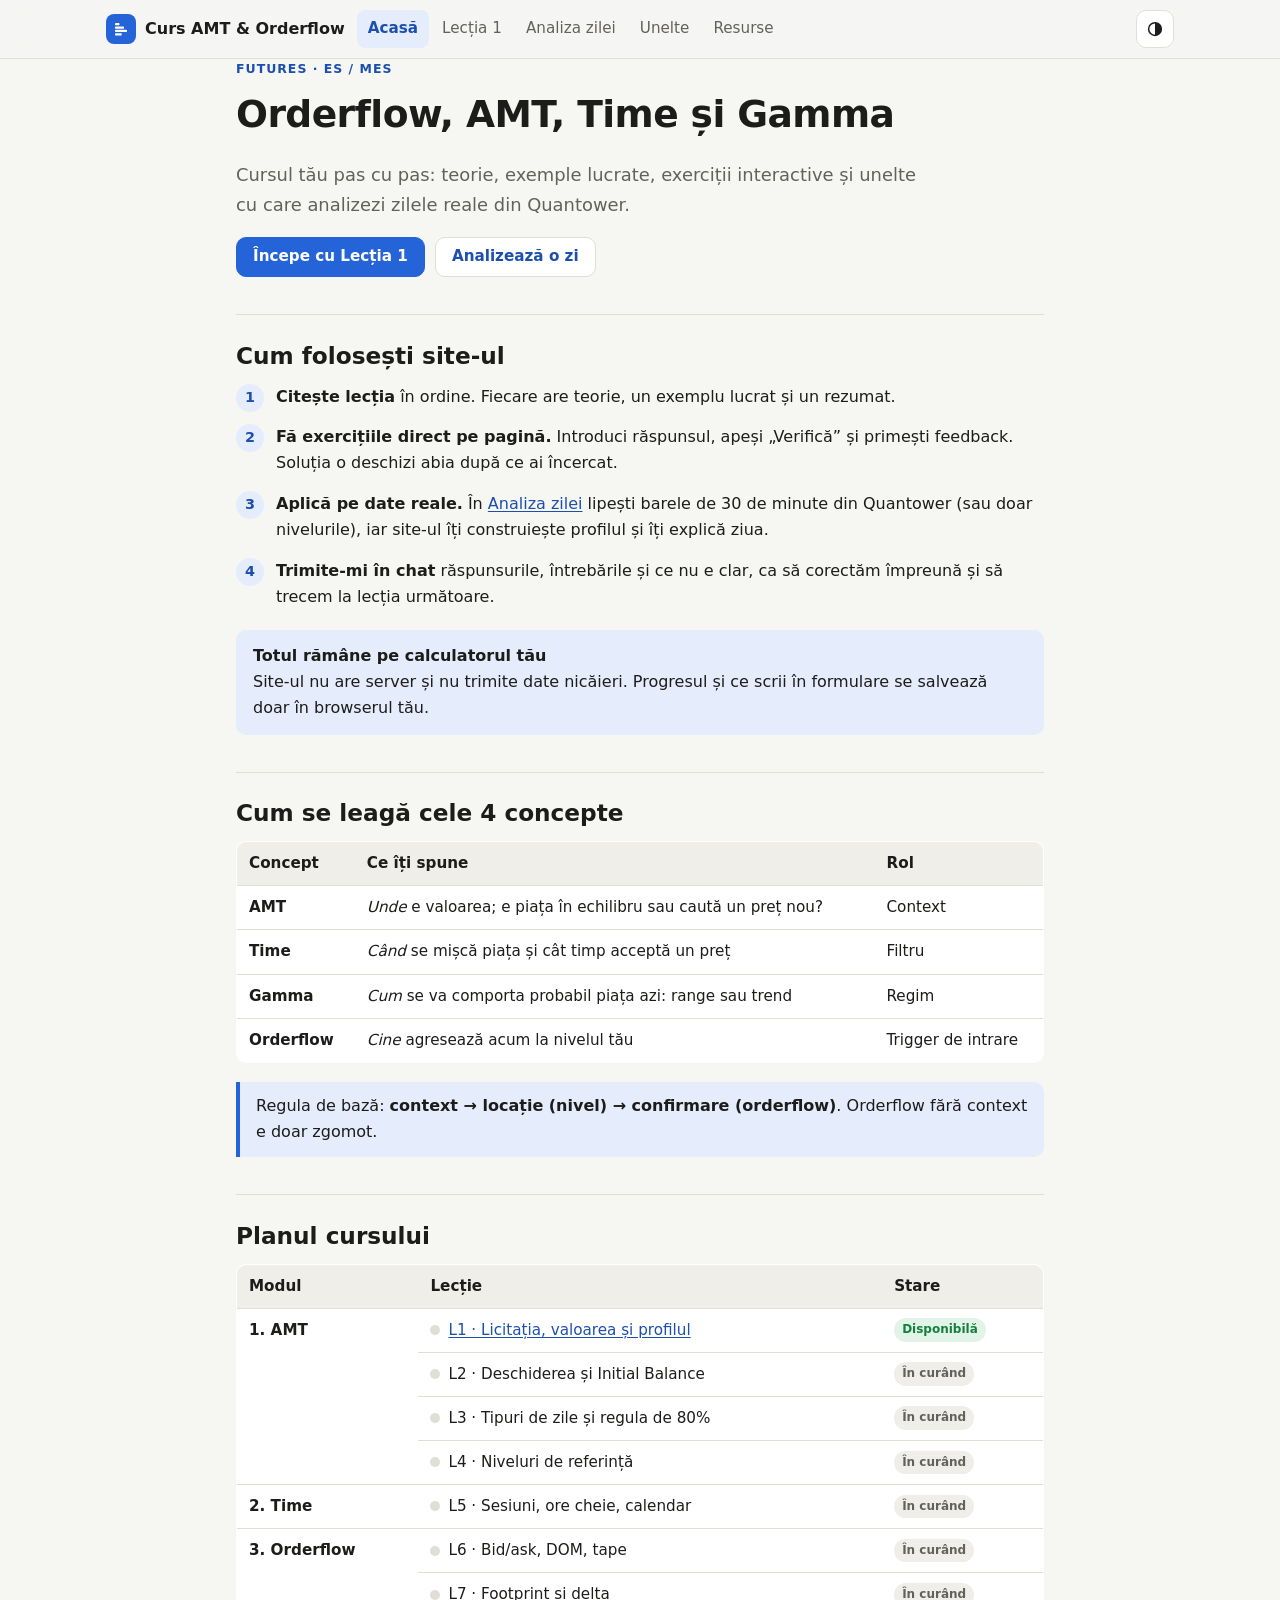
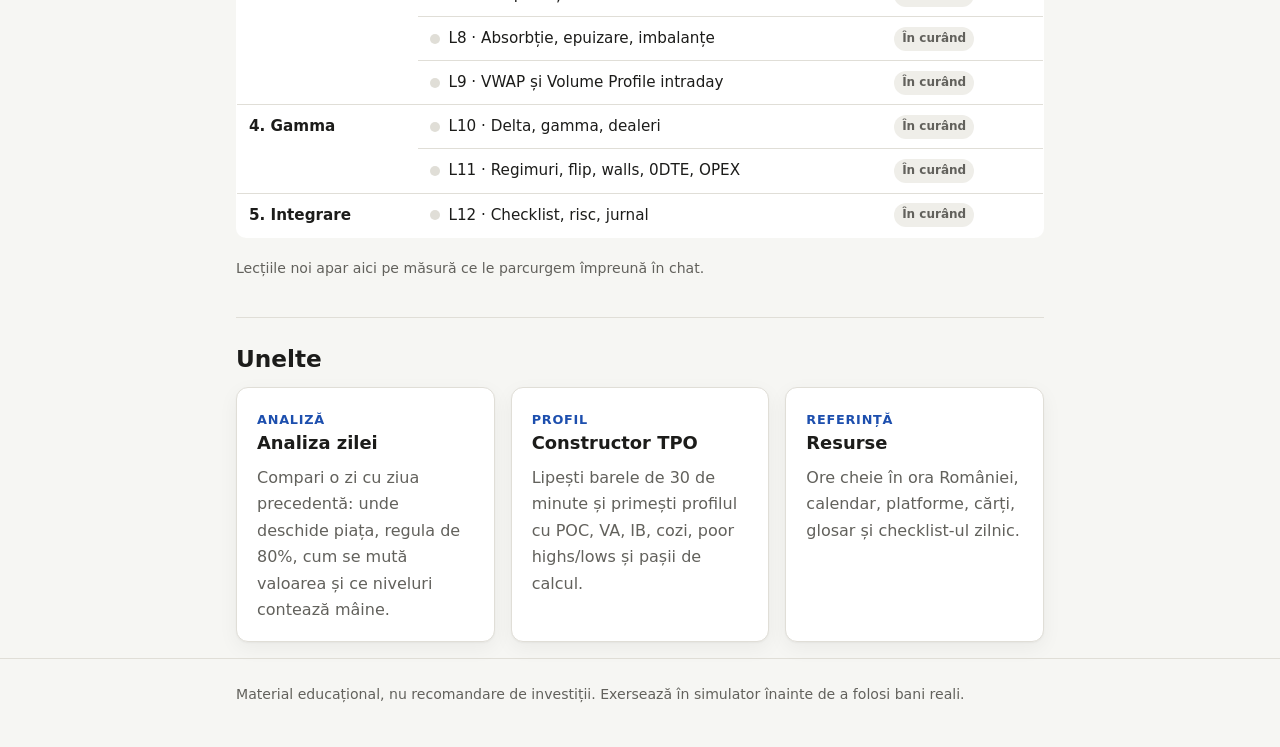
==== curs-trading/index.html @ a63058ac "Add local course site: AMT & orderflow lessons and TPO tools Static site (no dependencies, works off" ====
<!doctype html>
<html lang="ro">
<head>
  <meta charset="utf-8">
  <meta name="viewport" content="width=device-width, initial-scale=1">
  <title>Curs AMT & Orderflow</title>
  <meta name="description" content="Curs pas cu pas de Auction Market Theory, orderflow, timp și gamma pentru futures (ES/MES), cu exerciții interactive și unelte de analiză.">
  <link rel="icon" href="data:image/svg+xml,%3Csvg xmlns='http://www.w3.org/2000/svg' viewBox='0 0 24 24'%3E%3Crect width='24' height='24' rx='6' fill='%232563d9'/%3E%3Crect x='5' y='5' width='6' height='2.6' rx='1' fill='white'/%3E%3Crect x='5' y='9' width='11' height='2.6' rx='1' fill='white'/%3E%3Crect x='5' y='13' width='14' height='2.6' rx='1' fill='white'/%3E%3Crect x='5' y='17' width='8' height='2.6' rx='1' fill='white'/%3E%3C/svg%3E">
  <link rel="stylesheet" href="assets/style.css">
  <script src="assets/tpo.js"></script>
  <script src="assets/ui.js"></script>
</head>
<body>
  <header class="site-header">
    <div class="wrap header-inner">
      <a class="brand" href="index.html"><span class="brand-mark"><svg viewBox="0 0 24 24" fill="currentColor" aria-hidden="true"><rect x="4" y="4" width="6" height="3" rx="1"/><rect x="4" y="8.5" width="12" height="3" rx="1"/><rect x="4" y="13" width="16" height="3" rx="1"/><rect x="4" y="17.5" width="9" height="3" rx="1"/></svg></span>Curs AMT & Orderflow</a>
      <nav class="nav" aria-label="Navigare principală">
        <a href="index.html">Acasă</a>
        <a href="lectia-1.html">Lecția 1</a>
        <a href="analiza-zilei.html">Analiza zilei</a>
        <a href="unelte.html">Unelte</a>
        <a href="resurse.html">Resurse</a>
      </nav>
      <button class="theme-toggle" type="button" data-theme-toggle aria-label="Schimbă tema (luminos / întunecat)"><svg viewBox="0 0 24 24" aria-hidden="true"><circle cx="12" cy="12" r="8.5" fill="none" stroke="currentColor" stroke-width="2"/><path d="M12 3.5a8.5 8.5 0 0 1 0 17z" fill="currentColor"/></svg></button>
    </div>
  </header>

  <main class="wrap wrap-narrow">
    <p class="eyebrow">Futures · ES / MES</p>
    <h1>Orderflow, AMT, Time și Gamma</h1>
    <p class="lead">Cursul tău pas cu pas: teorie, exemple lucrate, exerciții interactive și unelte cu care analizezi zilele reale din Quantower.</p>
    <div class="btn-row">
      <a class="btn" href="lectia-1.html">Începe cu Lecția 1</a>
      <a class="btn btn-secondary" href="analiza-zilei.html">Analizează o zi</a>
    </div>

    <h2>Cum folosești site-ul</h2>
    <ol class="steps-list">
      <li><b>Citește lecția</b> în ordine. Fiecare are teorie, un exemplu lucrat și un rezumat.</li>
      <li><b>Fă exercițiile direct pe pagină.</b> Introduci răspunsul, apeși „Verifică” și primești feedback. Soluția o deschizi abia după ce ai încercat.</li>
      <li><b>Aplică pe date reale.</b> În <a href="analiza-zilei.html">Analiza zilei</a> lipești barele de 30 de minute din Quantower (sau doar nivelurile), iar site-ul îți construiește profilul și îți explică ziua.</li>
      <li><b>Trimite-mi în chat</b> răspunsurile, întrebările și ce nu e clar, ca să corectăm împreună și să trecem la lecția următoare.</li>
    </ol>
    <div class="callout callout-info">
      <span class="callout-title">Totul rămâne pe calculatorul tău</span>
      Site-ul nu are server și nu trimite date nicăieri. Progresul și ce scrii în formulare se salvează doar în browserul tău.
    </div>

    <h2>Cum se leagă cele 4 concepte</h2>
    <div class="table-wrap">
      <table>
        <thead><tr><th>Concept</th><th>Ce îți spune</th><th>Rol</th></tr></thead>
        <tbody>
          <tr><td><b>AMT</b></td><td><i>Unde</i> e valoarea; e piața în echilibru sau caută un preț nou?</td><td>Context</td></tr>
          <tr><td><b>Time</b></td><td><i>Când</i> se mișcă piața și cât timp acceptă un preț</td><td>Filtru</td></tr>
          <tr><td><b>Gamma</b></td><td><i>Cum</i> se va comporta probabil piața azi: range sau trend</td><td>Regim</td></tr>
          <tr><td><b>Orderflow</b></td><td><i>Cine</i> agresează acum la nivelul tău</td><td>Trigger de intrare</td></tr>
        </tbody>
      </table>
    </div>
    <blockquote><p>Regula de bază: <b>context → locație (nivel) → confirmare (orderflow)</b>. Orderflow fără context e doar zgomot.</p></blockquote>

    <h2>Planul cursului</h2>
    <div class="table-wrap">
      <table>
        <thead><tr><th>Modul</th><th>Lecție</th><th>Stare</th></tr></thead>
        <tbody>
          <tr data-progress-for="l1"><td rowspan="4"><b>1. AMT</b></td><td><span class="progress-dot"></span><a href="lectia-1.html">L1 · Licitația, valoarea și profilul</a></td><td><span class="badge badge-ok">Disponibilă</span></td></tr>
          <tr><td><span class="progress-dot"></span>L2 · Deschiderea și Initial Balance</td><td><span class="badge badge-soon">În curând</span></td></tr>
          <tr><td><span class="progress-dot"></span>L3 · Tipuri de zile și regula de 80%</td><td><span class="badge badge-soon">În curând</span></td></tr>
          <tr><td><span class="progress-dot"></span>L4 · Niveluri de referință</td><td><span class="badge badge-soon">În curând</span></td></tr>
          <tr><td><b>2. Time</b></td><td><span class="progress-dot"></span>L5 · Sesiuni, ore cheie, calendar</td><td><span class="badge badge-soon">În curând</span></td></tr>
          <tr><td rowspan="4"><b>3. Orderflow</b></td><td><span class="progress-dot"></span>L6 · Bid/ask, DOM, tape</td><td><span class="badge badge-soon">În curând</span></td></tr>
          <tr><td><span class="progress-dot"></span>L7 · Footprint și delta</td><td><span class="badge badge-soon">În curând</span></td></tr>
          <tr><td><span class="progress-dot"></span>L8 · Absorbție, epuizare, imbalanțe</td><td><span class="badge badge-soon">În curând</span></td></tr>
          <tr><td><span class="progress-dot"></span>L9 · VWAP și Volume Profile intraday</td><td><span class="badge badge-soon">În curând</span></td></tr>
          <tr><td rowspan="2"><b>4. Gamma</b></td><td><span class="progress-dot"></span>L10 · Delta, gamma, dealeri</td><td><span class="badge badge-soon">În curând</span></td></tr>
          <tr><td><span class="progress-dot"></span>L11 · Regimuri, flip, walls, 0DTE, OPEX</td><td><span class="badge badge-soon">În curând</span></td></tr>
          <tr><td><b>5. Integrare</b></td><td><span class="progress-dot"></span>L12 · Checklist, risc, jurnal</td><td><span class="badge badge-soon">În curând</span></td></tr>
        </tbody>
      </table>
    </div>
    <p class="muted small">Lecțiile noi apar aici pe măsură ce le parcurgem împreună în chat.</p>

    <h2>Unelte</h2>
    <div class="grid">
      <a class="card" href="analiza-zilei.html">
        <span class="card-kicker">Analiză</span>
        <h3>Analiza zilei</h3>
        <p class="muted">Compari o zi cu ziua precedentă: unde deschide piața, regula de 80%, cum se mută valoarea și ce niveluri contează mâine.</p>
      </a>
      <a class="card" href="unelte.html#tpo">
        <span class="card-kicker">Profil</span>
        <h3>Constructor TPO</h3>
        <p class="muted">Lipești barele de 30 de minute și primești profilul cu POC, VA, IB, cozi, poor highs/lows și pașii de calcul.</p>
      </a>
      <a class="card" href="resurse.html">
        <span class="card-kicker">Referință</span>
        <h3>Resurse</h3>
        <p class="muted">Ore cheie în ora României, calendar, platforme, cărți, glosar și checklist-ul zilnic.</p>
      </a>
    </div>
  </main>

  <footer class="site-footer">
    <div class="wrap wrap-narrow">Material educațional, nu recomandare de investiții. Exersează în simulator înainte de a folosi bani reali.</div>
  </footer>
</body>
</html>
---- curs-trading/assets/style.css ----
/* Curs AMT & Orderflow: stiluri comune */

:root {
  --bg: #f6f6f3;
  --surface: #ffffff;
  --surface-2: #efeee9;
  --text: #1c1c1a;
  --muted: #62615c;
  --border: #e0ded7;
  --accent: #2563d9;
  --accent-soft: #e5edfc;
  --accent-text: #1d4fae;
  --on-accent: #ffffff;
  --va: #fbefcf;
  --va-strong: #f2d389;
  --poc: #c2410c;
  --poc-soft: #fde3d3;
  --ib: #2563d9;
  --on: #7c3aed;
  --good: #15803d;
  --good-soft: #e2f3e8;
  --bad: #b42318;
  --bad-soft: #fce7e5;
  --warn: #8a5a00;
  --warn-soft: #fff2d1;
  --tail: #7c3aed;
  --tail-soft: #efe7fd;
  --radius: 12px;
  --shadow: 0 1px 2px rgba(20, 20, 15, 0.04), 0 6px 20px rgba(20, 20, 15, 0.05);
  --font: system-ui, -apple-system, "Segoe UI", Roboto, "Helvetica Neue", Arial, sans-serif;
  --mono: ui-monospace, SFMono-Regular, Menlo, Consolas, "Liberation Mono", monospace;
  color-scheme: light;
}

@media (prefers-color-scheme: dark) {
  :root:not([data-theme="light"]) {
    --bg: #111214;
    --surface: #1a1b1f;
    --surface-2: #24252a;
    --text: #ebeae6;
    --muted: #a09f99;
    --border: #2f3036;
    --accent: #78a6ff;
    --accent-soft: #1b2944;
    --accent-text: #a8c5ff;
    --on-accent: #0d1626;
    --va: #362e1b;
    --va-strong: #5e4d22;
    --poc: #ff9a62;
    --poc-soft: #4a2716;
    --ib: #78a6ff;
    --on: #b79cff;
    --good: #4ccb8a;
    --good-soft: #13301f;
    --bad: #ff7b6e;
    --bad-soft: #3d1a17;
    --warn: #e8b84a;
    --warn-soft: #3a2e12;
    --tail: #b79cff;
    --tail-soft: #2c2142;
    --shadow: 0 1px 2px rgba(0, 0, 0, 0.3), 0 6px 20px rgba(0, 0, 0, 0.25);
    color-scheme: dark;
  }
}

:root[data-theme="dark"] {
  --bg: #111214;
  --surface: #1a1b1f;
  --surface-2: #24252a;
  --text: #ebeae6;
  --muted: #a09f99;
  --border: #2f3036;
  --accent: #78a6ff;
  --accent-soft: #1b2944;
  --accent-text: #a8c5ff;
  --on-accent: #0d1626;
  --va: #362e1b;
  --va-strong: #5e4d22;
  --poc: #ff9a62;
  --poc-soft: #4a2716;
  --ib: #78a6ff;
  --on: #b79cff;
  --good: #4ccb8a;
  --good-soft: #13301f;
  --bad: #ff7b6e;
  --bad-soft: #3d1a17;
  --warn: #e8b84a;
  --warn-soft: #3a2e12;
  --tail: #b79cff;
  --tail-soft: #2c2142;
  --shadow: 0 1px 2px rgba(0, 0, 0, 0.3), 0 6px 20px rgba(0, 0, 0, 0.25);
  color-scheme: dark;
}

/* ---------- Bază ---------- */

*, *::before, *::after { box-sizing: border-box; }
html { -webkit-text-size-adjust: 100%; scroll-padding-top: 80px; }
body {
  margin: 0;
  background: var(--bg);
  color: var(--text);
  font: 16px/1.65 var(--font);
}
a { color: var(--accent-text); text-underline-offset: 2px; }
h1, h2, h3, h4 { line-height: 1.25; margin: 1.6em 0 0.6em; }
h1 { font-size: clamp(1.7rem, 4.5vw, 2.35rem); margin-top: 0.3em; letter-spacing: -0.015em; }
h2 { font-size: 1.45rem; padding-top: 1.1em; border-top: 1px solid var(--border); }
h3 { font-size: 1.12rem; }
p, ul, ol, dl { margin: 0 0 1em; }
ul, ol { padding-left: 1.4em; }
li { margin: 0.3em 0; }
code, kbd { font-family: var(--mono); font-size: 0.9em; background: var(--surface-2); padding: 0.1em 0.35em; border-radius: 5px; }
pre { font-family: var(--mono); font-size: 0.88rem; background: var(--surface-2); padding: 12px 14px; border-radius: 8px; overflow-x: auto; line-height: 1.45; }
blockquote {
  margin: 1.2em 0;
  padding: 0.7em 1em;
  border-left: 4px solid var(--accent);
  background: var(--accent-soft);
  border-radius: 0 10px 10px 0;
  font-weight: 500;
}
blockquote p:last-child { margin-bottom: 0; }
hr { border: 0; border-top: 1px solid var(--border); margin: 2em 0; }
.muted { color: var(--muted); }
.small { font-size: 0.88rem; }
.lead { font-size: 1.12rem; color: var(--muted); max-width: 62ch; }
.eyebrow { text-transform: uppercase; letter-spacing: 0.08em; font-size: 0.78rem; font-weight: 700; color: var(--accent-text); margin: 0; }
.nowrap { white-space: nowrap; }

.wrap { width: 100%; max-width: 1100px; margin: 0 auto; padding: 0 16px; }
.wrap-narrow { max-width: 840px; }

/* ---------- Antet și navigare ---------- */

.site-header {
  position: sticky;
  top: 0;
  z-index: 20;
  background: var(--bg);
  background: color-mix(in srgb, var(--bg) 90%, transparent);
  backdrop-filter: saturate(1.2) blur(8px);
  border-bottom: 1px solid var(--border);
}
.header-inner { display: flex; align-items: center; gap: 12px; min-height: 58px; }
.brand { display: flex; align-items: center; gap: 9px; font-weight: 700; color: var(--text); text-decoration: none; white-space: nowrap; }
.brand-mark {
  display: inline-grid;
  place-items: center;
  width: 30px;
  height: 30px;
  border-radius: 8px;
  background: var(--accent);
  color: var(--on-accent);
}
.brand-mark svg { width: 18px; height: 18px; }
.nav { display: flex; gap: 2px; overflow-x: auto; flex: 1; scrollbar-width: none; }
.nav::-webkit-scrollbar { display: none; }
.nav a { padding: 6px 11px; border-radius: 8px; color: var(--muted); text-decoration: none; white-space: nowrap; font-size: 0.95rem; }
.nav a:hover { background: var(--surface-2); color: var(--text); }
.nav a[aria-current="page"] { background: var(--accent-soft); color: var(--accent-text); font-weight: 600; }
.theme-toggle {
  flex: none;
  width: 38px;
  height: 38px;
  border-radius: 10px;
  border: 1px solid var(--border);
  background: var(--surface);
  color: var(--text);
  cursor: pointer;
  display: grid;
  place-items: center;
}
.theme-toggle svg { width: 18px; height: 18px; }
@media (max-width: 680px) {
  .header-inner { flex-wrap: wrap; padding: 8px 0 6px; gap: 6px 12px; }
  .brand { flex: 1; }
  .nav { order: 3; flex-basis: 100%; min-width: 0; }
  .nav a { padding: 6px 7px; font-size: 0.88rem; }
}

main { padding: 28px 0 72px; }

.site-footer { border-top: 1px solid var(--border); padding: 24px 0 40px; color: var(--muted); font-size: 0.88rem; }

/* ---------- Componente ---------- */

.card {
  background: var(--surface);
  border: 1px solid var(--border);
  border-radius: var(--radius);
  padding: 18px 20px;
  box-shadow: var(--shadow);
  margin: 0 0 16px;
}
.card > :first-child { margin-top: 0; }
.card > :last-child { margin-bottom: 0; }
.card h3 { margin-top: 0; }
a.card { display: block; color: inherit; text-decoration: none; transition: border-color 0.15s, transform 0.15s; }
a.card:hover { border-color: var(--accent); transform: translateY(-1px); }
.card-kicker { font-size: 0.8rem; font-weight: 700; color: var(--accent-text); text-transform: uppercase; letter-spacing: 0.06em; }

.grid { display: grid; gap: 16px; grid-template-columns: repeat(auto-fit, minmax(240px, 1fr)); }
.grid-2 { display: grid; gap: 16px; grid-template-columns: repeat(auto-fit, minmax(min(100%, 420px), 1fr)); }

.callout { border-radius: 10px; padding: 12px 16px; margin: 1.2em 0; border: 1px solid var(--border); background: var(--surface-2); }
.callout > :last-child { margin-bottom: 0; }
.callout-title { display: block; font-weight: 700; margin-bottom: 4px; }
.callout-info { background: var(--accent-soft); border-color: transparent; }
.callout-warn { background: var(--warn-soft); border-color: transparent; }
.callout-tip { background: var(--good-soft); border-color: transparent; }

.table-wrap, .scroll-x { overflow-x: auto; -webkit-overflow-scrolling: touch; margin: 0 0 1.2em; }
table { border-collapse: collapse; width: 100%; font-size: 0.95rem; background: var(--surface); border-radius: 10px; overflow: hidden; }
th, td { text-align: left; padding: 9px 12px; border-bottom: 1px solid var(--border); vertical-align: top; }
th { font-weight: 600; background: var(--surface-2); }
tr:last-child td { border-bottom: 0; }
.table-wrap table { border: 1px solid var(--border); }
td.num, th.num { text-align: right; font-variant-numeric: tabular-nums; }
caption { caption-side: bottom; text-align: left; padding: 8px 2px 0; color: var(--muted); font-size: 0.88rem; }

.toc { background: var(--surface); border: 1px solid var(--border); border-radius: var(--radius); padding: 14px 18px; margin: 1.5em 0; }
.toc ol { margin: 0.4em 0 0; columns: 2 220px; column-gap: 24px; }
.toc li { break-inside: avoid; }

.steps-list { counter-reset: s; list-style: none; padding: 0; }
.steps-list > li { counter-increment: s; position: relative; padding-left: 40px; margin: 0 0 14px; }
.steps-list > li::before {
  content: counter(s);
  position: absolute;
  left: 0;
  top: 0;
  width: 28px;
  height: 28px;
  border-radius: 50%;
  background: var(--accent-soft);
  color: var(--accent-text);
  font-weight: 700;
  display: grid;
  place-items: center;
  font-size: 0.9rem;
}

.badge { display: inline-block; font-size: 0.75rem; font-weight: 700; padding: 2px 8px; border-radius: 999px; background: var(--surface-2); color: var(--muted); vertical-align: middle; }
.badge-ok { background: var(--good-soft); color: var(--good); }
.badge-soon { background: var(--surface-2); color: var(--muted); }
.badge-accent { background: var(--accent-soft); color: var(--accent-text); }

/* ---------- Butoane și formulare ---------- */

.btn {
  display: inline-flex;
  align-items: center;
  gap: 6px;
  font: inherit;
  font-weight: 600;
  font-size: 0.95rem;
  padding: 9px 16px;
  border-radius: 10px;
  border: 1px solid var(--accent);
  background: var(--accent);
  color: var(--on-accent);
  cursor: pointer;
  text-decoration: none;
  line-height: 1.3;
}
.btn:hover { filter: brightness(1.06); }
.btn-secondary { background: var(--surface); color: var(--accent-text); border-color: var(--border); }
.btn-secondary:hover { border-color: var(--accent); filter: none; }
.btn-ghost { background: transparent; color: var(--muted); border-color: transparent; }
.btn-ghost:hover { background: var(--surface-2); filter: none; }
.btn-row { display: flex; flex-wrap: wrap; gap: 10px; align-items: center; margin: 12px 0; }
.btn:focus-visible, .theme-toggle:focus-visible, input:focus-visible, select:focus-visible, textarea:focus-visible, .quiz-option:focus-visible, summary:focus-visible {
  outline: 2px solid var(--accent);
  outline-offset: 2px;
}

.fields { display: grid; gap: 10px; grid-template-columns: repeat(auto-fill, minmax(130px, 1fr)); margin: 10px 0; }
.field { display: flex; flex-direction: column; gap: 4px; font-size: 0.86rem; color: var(--muted); font-weight: 600; }
.field input, .field select, textarea, .input {
  font: inherit;
  font-size: 0.95rem;
  font-weight: 400;
  color: var(--text);
  padding: 8px 10px;
  border: 1px solid var(--border);
  border-radius: 8px;
  background: var(--surface);
  width: 100%;
  min-width: 0;
}
textarea { font-family: var(--mono); font-size: 0.88rem; min-height: 200px; resize: vertical; line-height: 1.45; }
.field.is-ok input, .field.is-ok select { border-color: var(--good); background: var(--good-soft); }
.field.is-ko input, .field.is-ko select { border-color: var(--bad); background: var(--bad-soft); }
.field .hint { font-weight: 400; font-size: 0.82rem; }
.field.is-ok .hint { color: var(--good); }
.field.is-ko .hint { color: var(--bad); }
.form-errors { color: var(--bad); background: var(--bad-soft); border-radius: 8px; padding: 10px 14px; font-size: 0.9rem; margin: 10px 0; }
.form-errors:empty { display: none; }
.form-errors ul { margin: 0; padding-left: 1.2em; }

details { border: 1px solid var(--border); border-radius: 10px; background: var(--surface); margin: 1em 0; }
details > summary { cursor: pointer; padding: 10px 14px; font-weight: 600; list-style: none; }
details > summary::-webkit-details-marker { display: none; }
details > summary::before { content: "▸"; display: inline-block; width: 1.1em; transition: transform 0.15s; color: var(--muted); }
details[open] > summary::before { transform: rotate(90deg); }
details > .details-body { padding: 0 16px 14px; }

/* ---------- Rezumat cheie-valoare ---------- */

.kv { display: grid; grid-template-columns: minmax(120px, max-content) 1fr; gap: 6px 16px; margin: 0; font-size: 0.95rem; }
.kv dt { color: var(--muted); font-weight: 600; }
.kv dd { margin: 0; }
@media (max-width: 520px) { .kv { grid-template-columns: 1fr; gap: 2px; } .kv dd { margin-bottom: 8px; } }

.stat-row { display: grid; grid-template-columns: repeat(auto-fit, minmax(120px, 1fr)); gap: 10px; margin: 0 0 14px; }
.stat { background: var(--surface-2); border-radius: 10px; padding: 10px 12px; }
.stat-label { font-size: 0.78rem; color: var(--muted); font-weight: 600; text-transform: uppercase; letter-spacing: 0.04em; }
.stat-value { font-size: 1.2rem; font-weight: 700; font-variant-numeric: tabular-nums; }

/* ---------- Profil TPO ---------- */

.tpo { font-family: var(--mono); font-size: 14px; line-height: 1.55; display: inline-block; min-width: 100%; padding: 4px 0; }
.tpo-row {
  display: grid;
  grid-template-columns: 5.2em 10px var(--lw, 14ch) 2.6em auto;
  align-items: center;
  column-gap: 10px;
  padding: 0 8px;
  border-radius: 4px;
  min-height: 1.55em;
}
.tpo-head { color: var(--muted); font-family: var(--font); font-size: 0.75rem; font-weight: 700; text-transform: uppercase; letter-spacing: 0.04em; }
.tpo-row.is-va { background: var(--va); }
.tpo-row.is-poc { background: var(--va-strong); font-weight: 700; }
.tpo-price { text-align: right; color: var(--muted); font-variant-numeric: tabular-nums; }
.tpo-ib { align-self: stretch; display: flex; justify-content: center; }
.tpo-ib .ib-on { width: 4px; background: var(--ib); border-radius: 2px; }
.tpo-letters { white-space: pre; letter-spacing: 0.06em; }
.tpo-letters .l-ib { color: var(--ib); font-weight: 700; }
.tpo-count { color: var(--muted); text-align: right; font-size: 0.85em; }
.tpo-tags { display: flex; flex-wrap: wrap; gap: 4px; }
.tpo-row.is-tail .tpo-letters, .tpo-row.is-single .tpo-letters { color: var(--tail); }

.tag {
  font-family: var(--font);
  font-size: 0.7rem;
  font-weight: 700;
  padding: 1px 7px;
  border-radius: 999px;
  background: var(--surface-2);
  color: var(--muted);
  white-space: nowrap;
  line-height: 1.5;
}
.tag-poc { background: var(--poc-soft); color: var(--poc); }
.tag-va { background: var(--va-strong); color: var(--text); }
.tag-tail { background: var(--tail-soft); color: var(--tail); }
.tag-poor { background: var(--warn-soft); color: var(--warn); }
.tag-single { background: var(--tail-soft); color: var(--tail); }
.tag-open { background: var(--accent-soft); color: var(--accent-text); }
.tag-close { background: var(--surface-2); color: var(--text); }

@media (max-width: 520px) {
  .tpo, .cmp, .vol { font-size: 13px; }
  .tpo-row { grid-template-columns: 4.3em 6px var(--lw, 12ch) 1.8em auto; column-gap: 7px; padding: 0 4px; }
  .tpo-ib-label { visibility: hidden; }
  .cmp-row { grid-template-columns: 4.3em minmax(16ch, 1fr) minmax(16ch, 1fr); column-gap: 6px; }
  table { font-size: 0.86rem; }
  th, td { padding: 7px 8px; }
}

.legend { display: flex; flex-wrap: wrap; gap: 6px 16px; font-size: 0.82rem; color: var(--muted); margin: 8px 0 0; }
.legend span { display: inline-flex; align-items: center; gap: 6px; }
.sw { width: 14px; height: 14px; border-radius: 4px; display: inline-block; }
.sw-va { background: var(--va); border: 1px solid var(--va-strong); }
.sw-poc { background: var(--va-strong); }
.sw-ib { width: 4px; background: var(--ib); }
.sw-tail { background: var(--tail-soft); border: 1px solid var(--tail); }

/* Două profile pe aceeași axă */
.cmp { font-family: var(--mono); font-size: 14px; line-height: 1.55; display: inline-block; min-width: 100%; }
.cmp-row { display: grid; grid-template-columns: 5.2em minmax(22ch, 1fr) minmax(22ch, 1fr); column-gap: 10px; align-items: stretch; }
.cmp-head { font-family: var(--font); font-size: 0.78rem; font-weight: 700; color: var(--muted); text-transform: uppercase; letter-spacing: 0.04em; padding-bottom: 4px; }
.cmp-row .tpo-price { align-self: center; }
.cmp-cell { display: flex; align-items: center; gap: 6px; padding: 0 8px; border-radius: 4px; min-height: 1.55em; }
.cmp-cell.is-va { background: var(--va); }
.cmp-cell.is-poc { background: var(--va-strong); font-weight: 700; }

/* Profil de volum */
.vol { display: inline-block; min-width: 100%; font-family: var(--mono); font-size: 14px; line-height: 1.6; }
.vol-row { display: grid; grid-template-columns: 5.2em minmax(120px, 1fr) 4em auto; column-gap: 10px; align-items: center; padding: 1px 8px; border-radius: 4px; }
.vol-row.is-va { background: var(--va); }
.vol-row.is-poc { background: var(--va-strong); font-weight: 700; }
.vol-bar { height: 12px; background: var(--surface-2); border-radius: 3px; overflow: hidden; }
.vol-bar > span { display: block; height: 100%; background: var(--accent); border-radius: 3px; opacity: 0.8; }
.vol-row.is-va .vol-bar > span { opacity: 1; }

/* Harta nivelurilor */
.lv { margin: 6px 0 4px; }
.lv-titles, .lv-cols { display: grid; grid-template-columns: repeat(3, 1fr); gap: 10px; }
.lv-titles { font-size: 0.78rem; font-weight: 700; color: var(--muted); text-transform: uppercase; letter-spacing: 0.04em; text-align: center; margin-bottom: 6px; }
.lv-plots { position: relative; height: 340px; }
.lv-cols { position: absolute; inset: 0; }
.lv-col { position: relative; background: var(--surface-2); border-radius: 8px; overflow: hidden; }
.lv-guide { position: absolute; left: 0; right: 0; border-top: 1px dashed var(--va-strong); pointer-events: none; }
.lv-range { position: absolute; left: 50%; width: 6px; margin-left: -3px; background: var(--muted); border-radius: 3px; opacity: 0.55; }
.lv-range.lv-on { background: var(--on); opacity: 0.8; width: 8px; margin-left: -4px; }
.lv-box { position: absolute; left: 18%; right: 18%; background: var(--va); border: 1.5px solid var(--va-strong); border-radius: 6px; }
.lv-line { position: absolute; left: 8%; right: 8%; height: 0; border-top: 2px solid var(--muted); }
.lv-line span { position: absolute; right: 0; transform: translateY(-50%); font-size: 0.72rem; font-weight: 700; background: var(--surface); padding: 0 5px; border-radius: 4px; white-space: nowrap; color: var(--text); border: 1px solid var(--border); }
.lv-line.lv-left span { right: auto; left: 0; }
.lv-line.lv-poc { border-top-color: var(--poc); }
.lv-line.lv-poc span { color: var(--poc); }
.lv-line.lv-open { border-top: 2px dashed var(--accent); left: 0; right: 0; }
.lv-line.lv-open span { color: var(--accent-text); }
.lv-line.lv-edge { border-top-color: transparent; }
@media (max-width: 520px) {
  .lv-line span { font-size: 0.66rem; padding: 0 3px; }
  .lv-plots { height: 380px; }
}

/* ---------- Exerciții și quiz ---------- */

.exercise { border-left: 4px solid var(--accent); }
.result { border-radius: 10px; padding: 10px 14px; margin: 10px 0; font-weight: 600; }
.result:empty { display: none; }
.result.ok { background: var(--good-soft); color: var(--good); }
.result.ko { background: var(--warn-soft); color: var(--warn); }

.quiz-q { margin: 0 0 18px; }
.quiz-q h3 { margin: 0 0 8px; font-size: 1.02rem; }
.quiz-options { display: grid; gap: 8px; }
.quiz-option {
  font: inherit;
  text-align: left;
  padding: 10px 14px;
  border-radius: 10px;
  border: 1px solid var(--border);
  background: var(--surface);
  color: var(--text);
  cursor: pointer;
}
.quiz-option:hover:not(:disabled) { border-color: var(--accent); }
.quiz-option:disabled { cursor: default; }
.quiz-option.is-correct { border-color: var(--good); background: var(--good-soft); }
.quiz-option.is-wrong { border-color: var(--bad); background: var(--bad-soft); }
.quiz-explain { margin-top: 8px; font-size: 0.93rem; padding: 10px 14px; border-radius: 10px; background: var(--surface-2); }
.quiz-explain[hidden] { display: none; }

.done-box { display: flex; flex-wrap: wrap; align-items: center; gap: 12px; justify-content: space-between; }

.progress-dot { display: inline-block; width: 10px; height: 10px; border-radius: 50%; background: var(--border); margin-right: 8px; vertical-align: middle; }
.is-done .progress-dot { background: var(--good); }

/* Diagramă SVG */
.diagram { margin: 1em 0 1.4em; }
.diagram svg { display: block; width: 100%; height: auto; max-width: 680px; }
.svg-box { fill: var(--va); stroke: var(--va-strong); stroke-width: 1.5; }
.svg-zig { fill: none; stroke: var(--accent); stroke-width: 2; stroke-linejoin: round; }
.svg-arrow { fill: none; stroke: var(--poc); stroke-width: 2.5; }
.svg-arrowhead { fill: var(--poc); }
.svg-text { fill: var(--text); font: 600 14px var(--font); }
.svg-sub { fill: var(--muted); font: 13px var(--font); }

@media print {
  .site-header, .site-footer, .btn, .btn-row { display: none !important; }
  body { background: #fff; color: #000; }
  .card { box-shadow: none; }
}
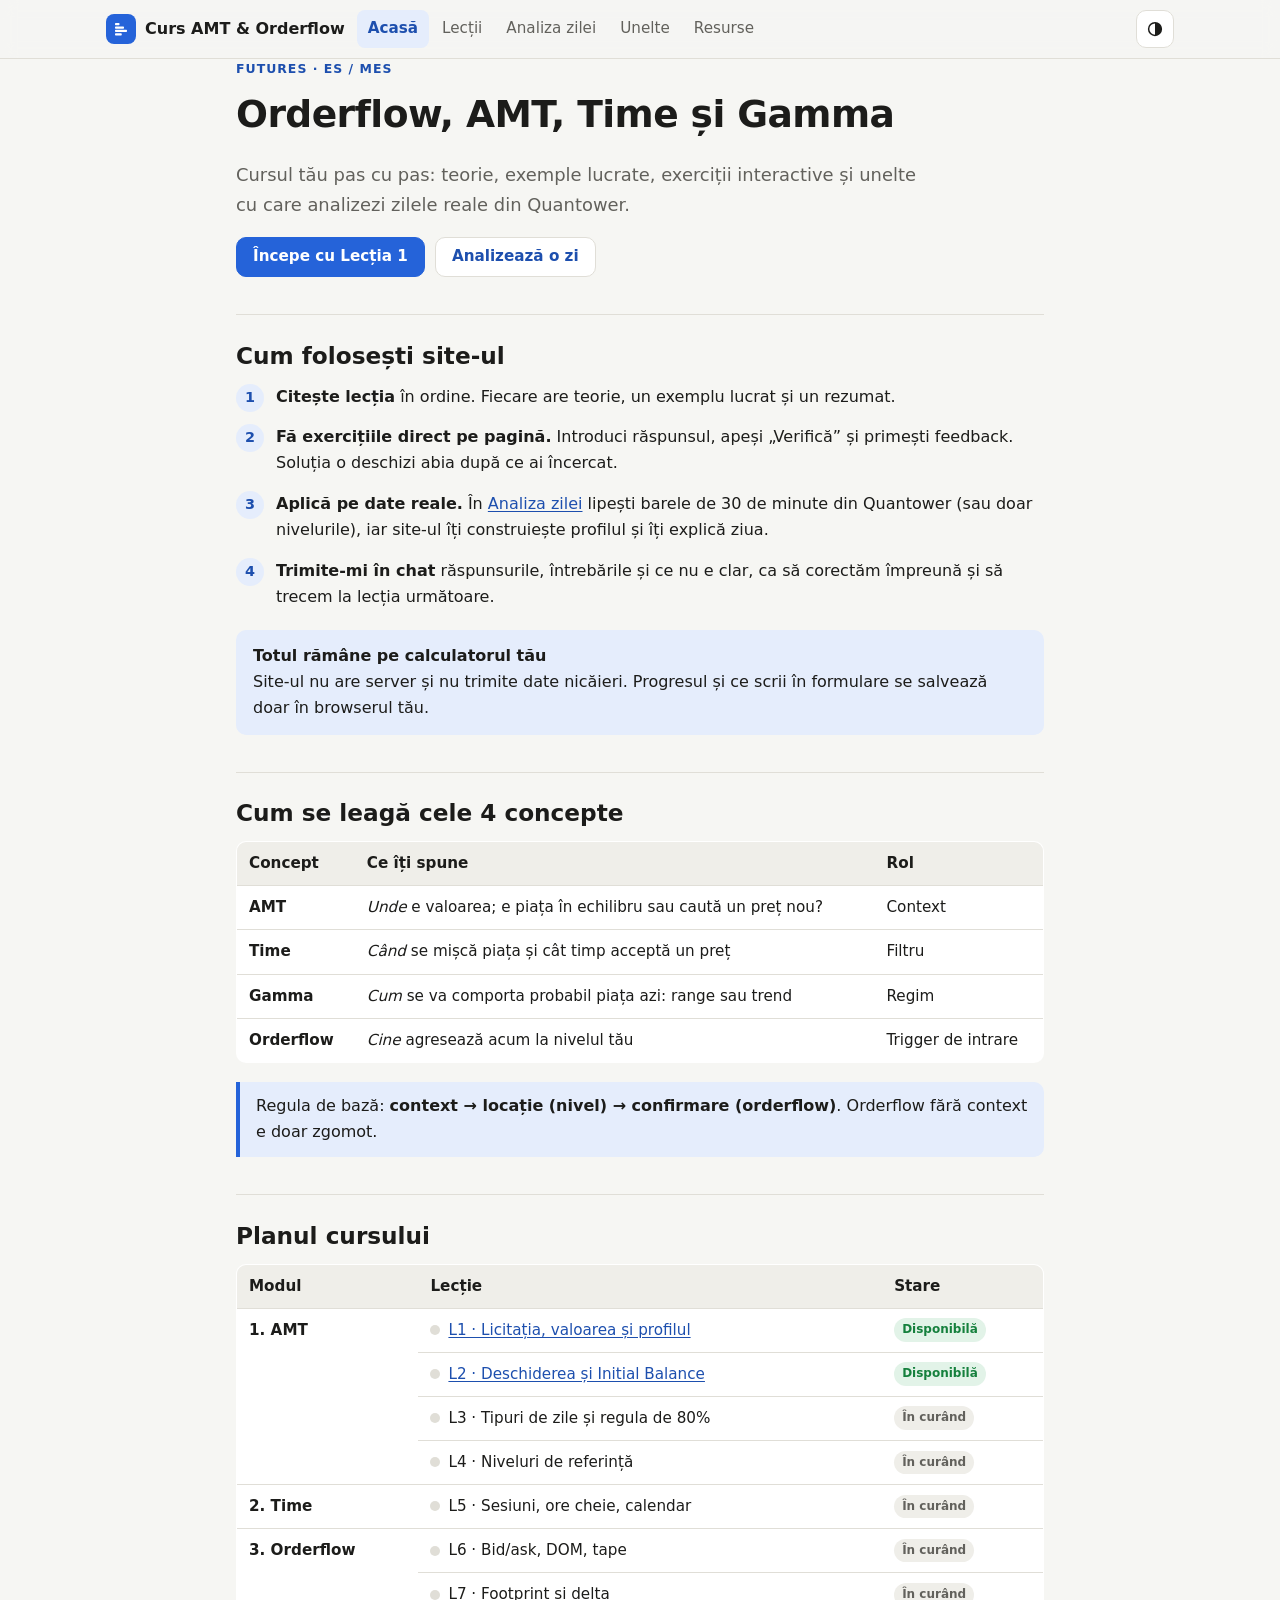
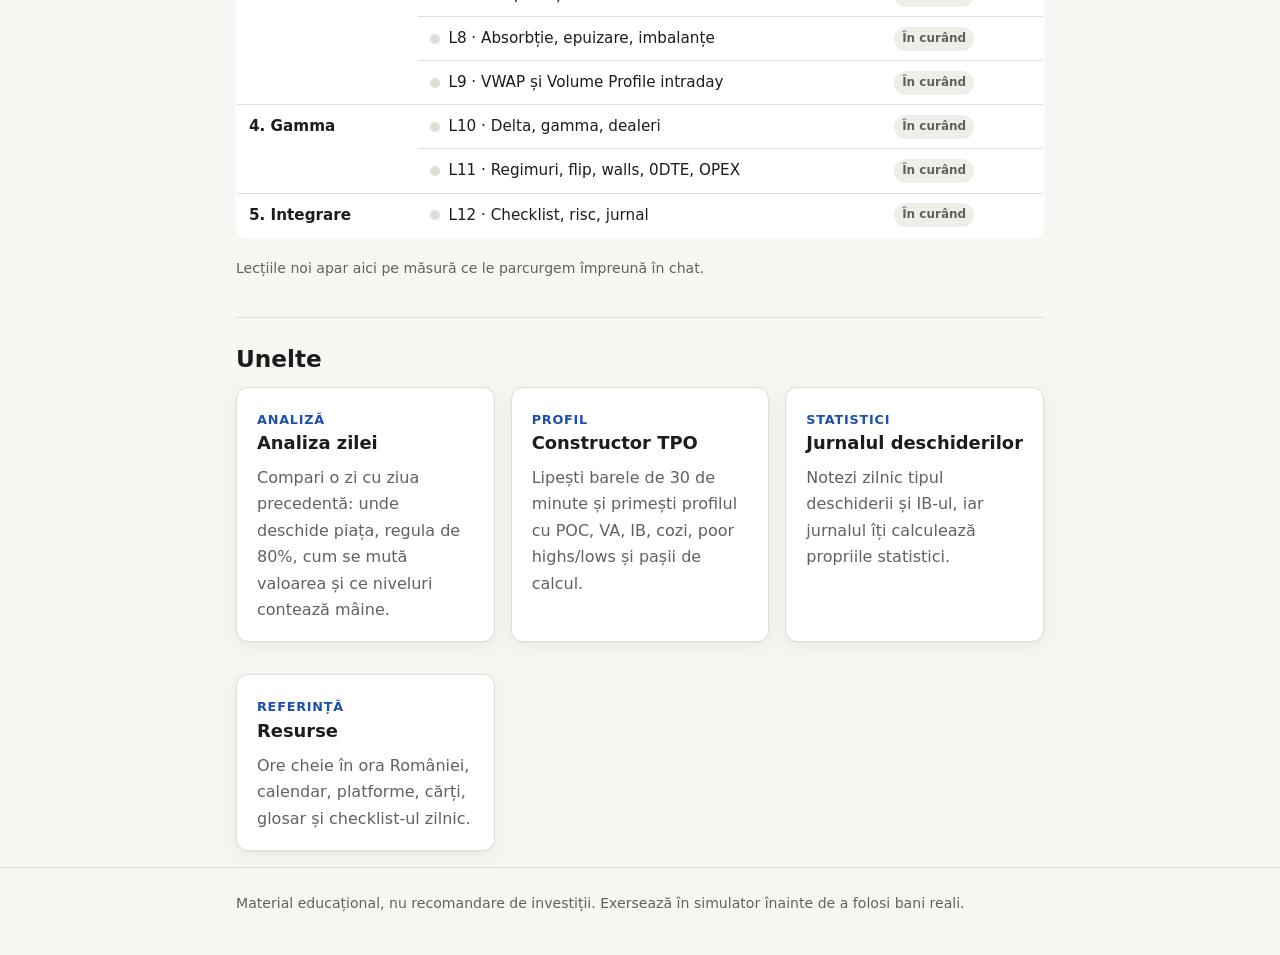
==== commit 99cb6d9e: "Add Lesson 2 (the open and Initial Balance) and opening journal - Lesson 2 page: open location, the " ====
--- a/curs-trading/index.html
+++ b/curs-trading/index.html
@@ -16,7 +16,7 @@
       <a class="brand" href="index.html"><span class="brand-mark"><svg viewBox="0 0 24 24" fill="currentColor" aria-hidden="true"><rect x="4" y="4" width="6" height="3" rx="1"/><rect x="4" y="8.5" width="12" height="3" rx="1"/><rect x="4" y="13" width="16" height="3" rx="1"/><rect x="4" y="17.5" width="9" height="3" rx="1"/></svg></span>Curs AMT & Orderflow</a>
       <nav class="nav" aria-label="Navigare principală">
         <a href="index.html">Acasă</a>
-        <a href="lectia-1.html">Lecția 1</a>
+        <a href="index.html#plan" data-match="lectia-">Lecții</a>
         <a href="analiza-zilei.html">Analiza zilei</a>
         <a href="unelte.html">Unelte</a>
         <a href="resurse.html">Resurse</a>
@@ -60,13 +60,13 @@
     </div>
     <blockquote><p>Regula de bază: <b>context → locație (nivel) → confirmare (orderflow)</b>. Orderflow fără context e doar zgomot.</p></blockquote>
 
-    <h2>Planul cursului</h2>
+    <h2 id="plan">Planul cursului</h2>
     <div class="table-wrap">
       <table>
         <thead><tr><th>Modul</th><th>Lecție</th><th>Stare</th></tr></thead>
         <tbody>
           <tr data-progress-for="l1"><td rowspan="4"><b>1. AMT</b></td><td><span class="progress-dot"></span><a href="lectia-1.html">L1 · Licitația, valoarea și profilul</a></td><td><span class="badge badge-ok">Disponibilă</span></td></tr>
-          <tr><td><span class="progress-dot"></span>L2 · Deschiderea și Initial Balance</td><td><span class="badge badge-soon">În curând</span></td></tr>
+          <tr data-progress-for="l2"><td><span class="progress-dot"></span><a href="lectia-2.html">L2 · Deschiderea și Initial Balance</a></td><td><span class="badge badge-ok">Disponibilă</span></td></tr>
           <tr><td><span class="progress-dot"></span>L3 · Tipuri de zile și regula de 80%</td><td><span class="badge badge-soon">În curând</span></td></tr>
           <tr><td><span class="progress-dot"></span>L4 · Niveluri de referință</td><td><span class="badge badge-soon">În curând</span></td></tr>
           <tr><td><b>2. Time</b></td><td><span class="progress-dot"></span>L5 · Sesiuni, ore cheie, calendar</td><td><span class="badge badge-soon">În curând</span></td></tr>
@@ -94,6 +94,11 @@
         <h3>Constructor TPO</h3>
         <p class="muted">Lipești barele de 30 de minute și primești profilul cu POC, VA, IB, cozi, poor highs/lows și pașii de calcul.</p>
       </a>
+      <a class="card" href="unelte.html#jurnal">
+        <span class="card-kicker">Statistici</span>
+        <h3>Jurnalul deschiderilor</h3>
+        <p class="muted">Notezi zilnic tipul deschiderii și IB-ul, iar jurnalul îți calculează propriile statistici.</p>
+      </a>
       <a class="card" href="resurse.html">
         <span class="card-kicker">Referință</span>
         <h3>Resurse</h3>
--- a/curs-trading/assets/style.css
+++ b/curs-trading/assets/style.css
@@ -468,3 +468,27 @@
   body { background: #fff; color: #000; }
   .card { box-shadow: none; }
 }
+
+/* ---------- Graficul deschiderii (Lecția 2) ---------- */
+
+.ch { display: block; width: 100%; height: auto; max-width: 600px; }
+.ch-band { fill: var(--surface-2); }
+.ch-va { fill: var(--va); }
+.ch-level { stroke: var(--muted); stroke-width: 1.2; stroke-dasharray: 5 5; }
+.ch-level.ch-poc { stroke: var(--poc); }
+.ch-open { stroke: var(--accent); stroke-width: 1.8; stroke-dasharray: 2 5; }
+.ch-path { fill: none; stroke: var(--text); stroke-width: 3; stroke-linejoin: round; stroke-linecap: round; }
+.ch-open-dot { fill: var(--accent); }
+.ch-label { fill: var(--muted); font: 600 16px var(--font); }
+.ch-label-poc { fill: var(--poc); }
+.ch-label-open { fill: var(--accent-text); }
+.ch-tick, .ch-period { fill: var(--muted); font: 14px var(--font); }
+
+.open-types { display: grid; gap: 16px; grid-template-columns: repeat(auto-fit, minmax(min(100%, 380px), 1fr)); margin: 1em 0; }
+.open-types .card h3 { display: flex; align-items: center; gap: 8px; flex-wrap: wrap; }
+.scenario .fields { grid-template-columns: repeat(auto-fit, minmax(min(100%, 230px), 1fr)); }
+.explain { margin-top: 10px; font-size: 0.95rem; padding: 10px 14px; border-radius: 10px; background: var(--surface-2); }
+.explain[hidden] { display: none; }
+
+.btn-sm { padding: 4px 9px; font-size: 0.85rem; }
+.lesson-nav { display: flex; justify-content: space-between; gap: 12px; flex-wrap: wrap; margin-top: 16px; }
